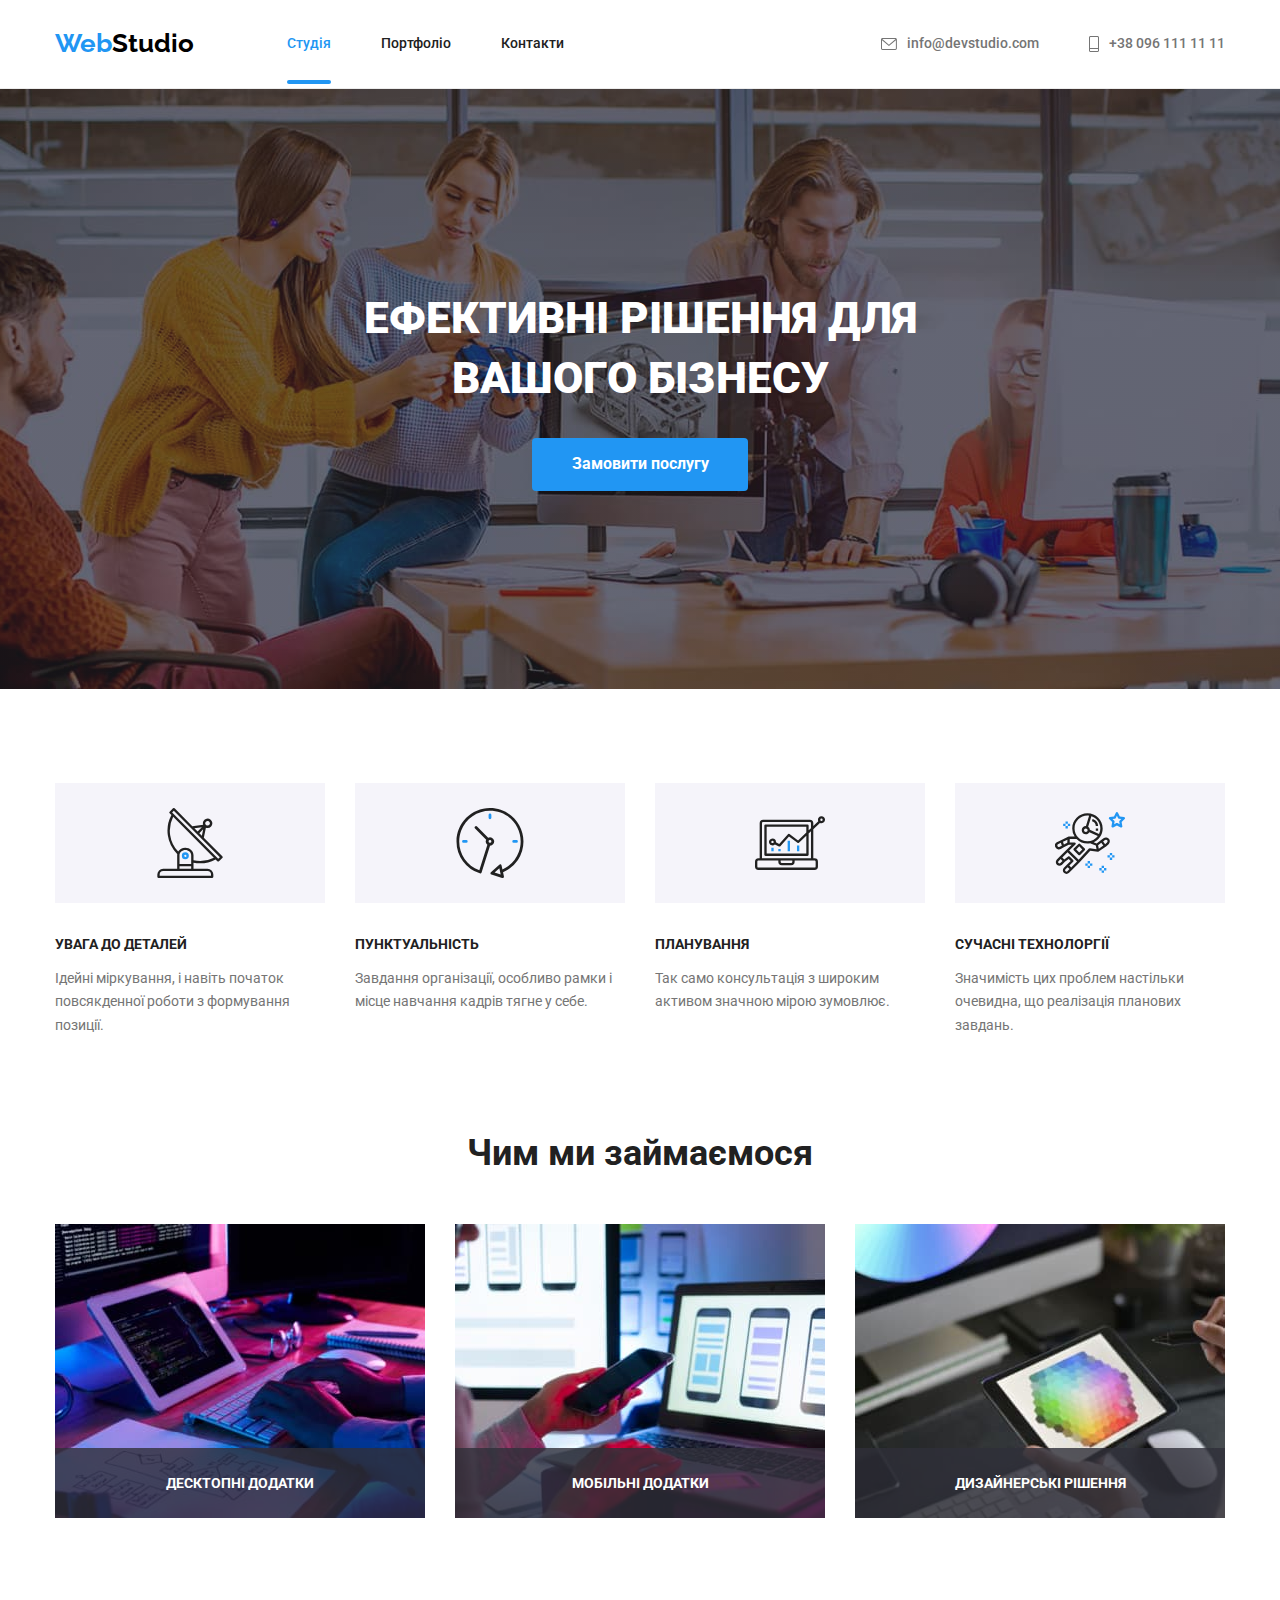
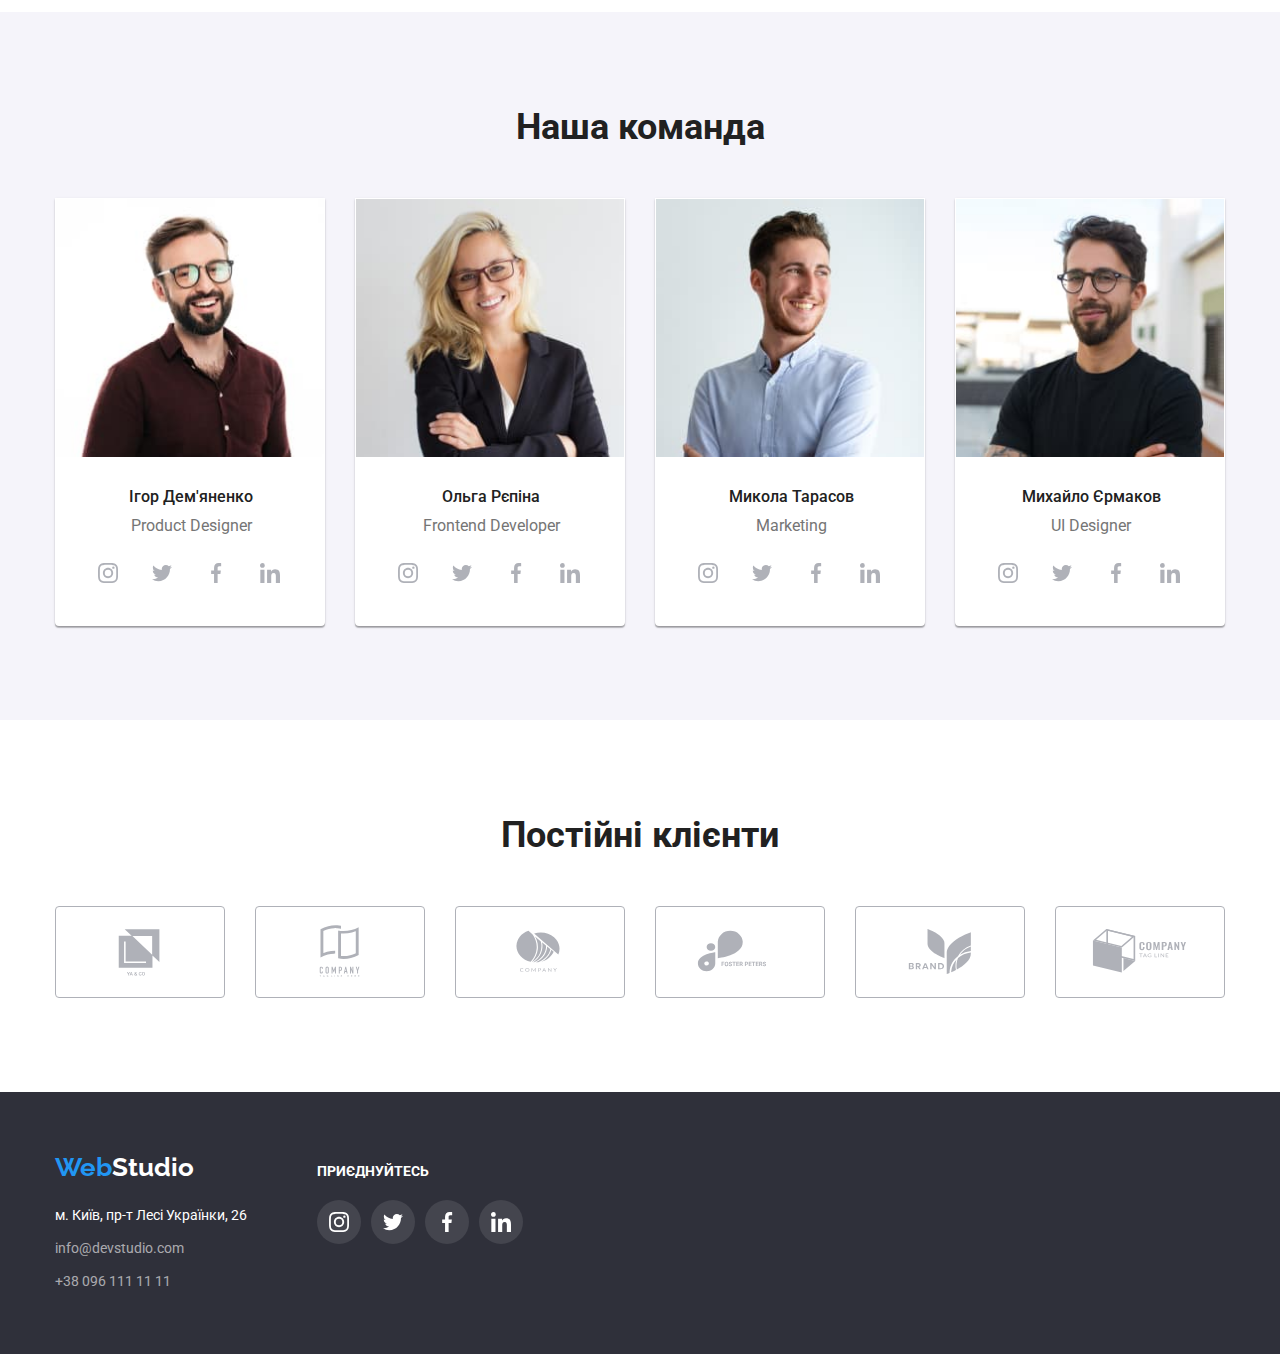
==== index.html @ db2f5e1a "Секція Чим ми займаємось" ====
<!DOCTYPE html>
<html lang="uk">
  <head>
    <meta charset="UTF-8" />
    <meta http-equiv="X-UA-Compatible" content="IE=edge" />
    <meta name="viewport" content="width=device-width, initial-scale=1.0" />
    <link
      href="https://fonts.googleapis.com/css2?family=Raleway:wght@700&family=Roboto:wght@400;500;700;900&display=swap"
      rel="stylesheet"
    />
    <title>Document</title>
    <link
      rel="stylesheet"
      href="https://cdnjs.cloudflare.com/ajax/libs/modern-normalize/1.1.0/modern-normalize.min.css"
    />
    <link rel="stylesheet" href="./css/styles.css" />
  </head>

  <body class="body">
    <header class="header">
      <div class="container heder-box">
        <nav class="nav-links">
          <a href="./index.html" class="logo header-logo" lang="en"
            >Web<span class="header-studio">Studio</span></a
          >
          <ul class="nav list">
            <li class="nav-item">
              <a href="./index.html" class="nav-link link current">Студія</a>
            </li>
            <li class="nav-item">
              <a href="./portfolio.html" class="nav-link link">Портфоліо</a>
            </li>
            <li class="nav-item last">
              <a href="#" class="nav-link link">Контакти</a>
            </li>
          </ul>
        </nav>
        <ul class="auth-nav list">
          <li class="auth-item">
            <a href="mailto:info@devstudio.com" class="header-emeil link"
              ><svg class="icon-emeil" width="16" height="12">
                <use href="./images/icons.svg#icon-konvert"></use></svg
              >info@devstudio.com</a
            >
          </li>
          <li class="auth-item-last">
            <a href="tel:+380961111111" class="header-tel link"
              ><svg class="icon-tel" width="10" height="16">
                <use href="./images/icons.svg#icon-Vector"></use></svg
              >+38 096 111 11 11</a
            >
          </li>
        </ul>
      </div>
    </header>

    <main class="main">
      <section class="hero section">
        <div class="container">
          <h1 class="hero-title">Ефективні рішення для вашого бізнесу</h1>
          <button type="button" class="button">Замовити послугу</button>
        </div>
      </section>

      <section class="features section">
        <div class="container">
          <h2 class="title visually-hidden">Наші переваги</h2>
          <ul class="features-list list">
            <li class="features-item">
              <div class="features-cards">
                <svg class="icon-cards" width="70px" height="70px">
                  <use href="./images/icons.svg#icon-antenna1"></use>
                </svg>
              </div>
              <h3 class="list-title">Увага до деталей</h3>
              <p class="text">
                Ідейні міркування, і навіть початок повсякденної роботи з
                формування позиції.
              </p>
            </li>
            <li class="features-item">
              <div class="features-cards">
                <svg class="icon-cards" width="70px" height="70px">
                  <use href="./images/icons.svg#icon-clock1"></use>
                </svg>
              </div>
              <h3 class="list-title">Пунктуальність</h3>
              <p class="text">
                Завдання організації, особливо рамки і місце навчання кадрів
                тягне у себе.
              </p>
            </li>
            <li class="features-item">
              <div class="features-cards">
                <svg class="icon-cards" width="70px" height="70px">
                  <use href="./images/icons.svg#icon-diagram1"></use>
                </svg>
              </div>
              <h3 class="list-title">Планування</h3>
              <p class="text">
                Так само консультація з широким активом значною мірою зумовлює.
              </p>
            </li>
            <li class="features-item last">
              <div class="features-cards">
                <svg class="icon-cards" width="70px" height="70px">
                  <use href="./images/icons.svg#icon-astronaut1"></use>
                </svg>
              </div>
              <h3 class="list-title">Сучасні технолоргії</h3>
              <p class="text">
                Значимість цих проблем настільки очевидна, що реалізація
                планових завдань.
              </p>
            </li>
          </ul>
        </div>
      </section>

      <section class="works section">
        <div class="container">
          <h2 class="title">Чим ми займаємося</h2>
          <ul class="works-list list">
            <li class="works-item">
              <div class="works-img">
                <img
                  class="img"
                  src="./images/1img.jpg"
                  alt="Написання програмного коду"
                  width="370"
                  height="294"
                />
                <div class="work-bg">
                  <p class="work-text">Десктопні додатки</p>
                </div>
              </div>
            </li>
            <li class="works-item">
              <div class="works-img">
              <img
                class="img"
                src="./images/2img.jpg"
                alt="Розмітка веб-сторінки"
                width="370"
                height="294"
              />
              <div class="work-bg">
                <p class="work-text">Мобільні додатки</p>
              </div>
            </div>
            </li>
            <li class="works-item last">
              <div class="works-img">
              <img
                class="img"
                src="./images/3img.jpg"
                alt="Оформлення сторінки з використанням стилів"
                width="370"
                height="294"
              />
              <div class="work-bg">
                <p class="work-text">Дизайнерські рішення</p>
              </div>
            </div>
            </li>
          </ul>
        </div>
      </section>

      <section class="teame section">
        <div class="container">
          <h2 class="title">Наша команда</h2>
          <ul class="teame-list">
            <li class="teame-item">
              <img
                class="img"
                src="./images/1photo.jpg"
                alt="Фото Ігора Дем'яненка"
                width="270"
                height="260"
              />
              <div class="team-container">
                <h3 class="name">Ігор Дем'яненко</h3>
                <p class="profession">Product Designer</p>
                <ul class="icon-list">
                  <li class="icon-item">
                    <a href="#" class="icon-link">
                      <svg class="icon-net" width="20px" height="20px">
                        <use href="./images/icons.svg#icon-instagram2"></use>
                      </svg>
                    </a>
                  </li>
                  <li class="icon-item">
                    <a href="#" class="icon-link">
                      <svg class="icon-net" width="20px" height="20px">
                        <use href="./images/icons.svg#icon-twitter1"></use>
                      </svg>
                    </a>
                  </li>
                  <li class="icon-item">
                    <a href="#" class="icon-link">
                      <svg class="icon-net" width="20px" height="20px">
                        <use href="./images/icons.svg#icon-facebook1"></use>
                      </svg>
                    </a>
                  </li>
                  <li class="icon-item">
                    <a href="#" class="icon-link">
                      <svg class="icon-net" width="20px" height="20px">
                        <use href="./images/icons.svg#icon-linkedin1"></use>
                      </svg>
                    </a>
                  </li>
                </ul>
              </div>
            </li>
            <li class="teame-item">
              <img
                class="img"
                src="./images/2photo.jpg"
                alt="Фото Ольги Рєпіної"
                width="270"
                height="260"
              />
              <div class="team-container">
                <h3 class="name">Ольга Рєпіна</h3>
                <p class="profession">Frontend Developer</p>
                <ul class="icon-list">
                  <li class="icon-item">
                    <a href="#" class="icon-link">
                      <svg class="icon-net" width="20px" height="20px">
                        <use href="./images/icons.svg#icon-instagram2"></use>
                      </svg>
                    </a>
                  </li>
                  <li class="icon-item">
                    <a href="#" class="icon-link">
                      <svg class="icon-net" width="20px" height="20px">
                        <use href="./images/icons.svg#icon-twitter1"></use>
                      </svg>
                    </a>
                  </li>
                  <li class="icon-item">
                    <a href="#" class="icon-link">
                      <svg class="icon-net" width="20px" height="20px">
                        <use href="./images/icons.svg#icon-facebook1"></use>
                      </svg>
                    </a>
                  </li>
                  <li class="icon-item">
                    <a href="#" class="icon-link">
                      <svg class="icon-net" width="20px" height="20px">
                        <use href="./images/icons.svg#icon-linkedin1"></use>
                      </svg>
                    </a>
                  </li>
                </ul>
              </div>
            </li>
            <li class="teame-item">
              <img
                class="img"
                src="./images/3photo.jpg"
                alt="Фото Миколи Тарасова"
                width="270"
                height="260"
              />
              <div class="team-container">
                <h3 class="name">Микола Тарасов</h3>
                <p class="profession">Marketing</p>
                <ul class="icon-list">
                  <li class="icon-item">
                    <a href="#" class="icon-link">
                      <svg class="icon-net" width="20px" height="20px">
                        <use href="./images/icons.svg#icon-instagram2"></use>
                      </svg>
                    </a>
                  </li>
                  <li class="icon-item">
                    <a href="#" class="icon-link">
                      <svg class="icon-net" width="20px" height="20px">
                        <use href="./images/icons.svg#icon-twitter1"></use>
                      </svg>
                    </a>
                  </li>
                  <li class="icon-item">
                    <a href="#" class="icon-link">
                      <svg class="icon-net" width="20px" height="20px">
                        <use href="./images/icons.svg#icon-facebook1"></use>
                      </svg>
                    </a>
                  </li>
                  <li class="icon-item">
                    <a href="#" class="icon-link">
                      <svg class="icon-net" width="20px" height="20px">
                        <use href="./images/icons.svg#icon-linkedin1"></use>
                      </svg>
                    </a>
                  </li>
                </ul>
              </div>
            </li>
            <li class="teame-item last">
              <img
                class="img"
                src="./images/4photo.jpg"
                alt="Фото Михайла Єрмакова"
                width="270"
                height="260"
              />
              <div class="team-container">
                <h3 class="name">Михайло Єрмаков</h3>
                <p class="profession">UI Designer</p>
                <ul class="icon-list">
                  <li class="icon-item">
                    <a href="#" class="icon-link">
                      <svg class="icon-net" width="20px" height="20px">
                        <use href="./images/icons.svg#icon-instagram2"></use>
                      </svg>
                    </a>
                  </li>
                  <li class="icon-item">
                    <a href="#" class="icon-link">
                      <svg class="icon-net" width="20px" height="20px">
                        <use href="./images/icons.svg#icon-twitter1"></use>
                      </svg>
                    </a>
                  </li>
                  <li class="icon-item">
                    <a href="#" class="icon-link">
                      <svg class="icon-net" width="20px" height="20px">
                        <use href="./images/icons.svg#icon-facebook1"></use>
                      </svg>
                    </a>
                  </li>
                  <li class="icon-item">
                    <a href="#" class="icon-link">
                      <svg class="icon-net" width="20px" height="20px">
                        <use href="./images/icons.svg#icon-linkedin1"></use>
                      </svg>
                    </a>
                  </li>
                </ul>
              </div>
            </li>
          </ul>
        </div>
      </section>

      <section class="clients section">
        <div class="container">
          <h2 class="title">Постійні клієнти</h2>
          <ul class="client-logo">
            <li class="client-item">
              <a href="#" class="client-link">
                <svg class="icon-client" width="106px" height="60px">
                  <use href="./images/icons.svg#icon-Logo1"></use>
                </svg>
              </a>
            </li>
            <li class="client-item">
              <a href="#" class="client-link">
                <svg class="icon-client" width="106px" height="60px">
                  <use href="./images/icons.svg#icon-Logo2"></use>
                </svg>
              </a>
            </li>
            <li class="client-item">
              <a href="#" class="client-link">
                <svg class="icon-client" width="106px" height="60px">
                  <use href="./images/icons.svg#icon-Logo3"></use>
                </svg>
              </a>
            </li>
            <li class="client-item">
              <a href="#" class="client-link">
                <svg class="icon-client" width="106px" height="60px">
                  <use href="./images/icons.svg#icon-Logo4"></use>
                </svg>
              </a>
            </li>
            <li class="client-item">
              <a href="#" class="client-link">
                <svg class="icon-client" width="106px" height="60px">
                  <use href="./images/icons.svg#icon-Logo5"></use>
                </svg>
              </a>
            </li>
            <li class="client-item">
              <a href="#" class="client-link">
                <svg class="icon-client" width="106px" height="60px">
                  <use href="./images/icons.svg#icon-Logo6"></use>
                </svg>
              </a>
            </li>
          </ul>
        </div>
      </section>
    </main>

    <footer class="footer">
      <div class="container footer-flex">
        <div class="footer-contacts">
          <a href="./index.html" class="logo link" lang="en"
            >Web<span class="footer-studio">Studio</span></a
          >
          <address class="footer-address">
            <ul class="footer-list">
              <li class="address-item">
                <a
                  href="https://goo.gl/maps/CPtrU1FHBa2aNyZL9"
                  target="_blank"
                  rel="noopener noreferrer nofollow"
                  class="address-link"
                  >м. Київ, пр-т Лесі Українки, 26</a
                >
              </li>
              <li class="address-item">
                <a
                  href="mailto:info@devstudio.com"
                  class="footer-emeil footer-link"
                  >info@devstudio.com</a
                >
              </li>
              <li class="address-item">
                <a href="tel:+380961111111" class="footer-tel footer-link"
                  >+38 096 111 11 11</a
                >
              </li>
            </ul>
          </address>
        </div>
        <div class="net">
          <p class="net-title">Приєднуйтесь</p>
          <ul class="net-list">
            <li class="net-item">
              <a href="#" class="net-link">
                <svg class="icon-net" width="20px" height="20px">
                  <use href="./images/icons.svg#icon-instagram2"></use>
                </svg>
              </a>
            </li>
            <li class="net-item">
              <a href="#" class="net-link">
                <svg class="icon-net" width="20px" height="20px">
                  <use href="./images/icons.svg#icon-twitter1"></use>
                </svg>
              </a>
            </li>
            <li class="net-item">
              <a href="#" class="net-link">
                <svg class="icon-net" width="20px" height="20px">
                  <use href="./images/icons.svg#icon-facebook1"></use>
                </svg>
              </a>
            </li>
            <li class="net-item">
              <a href="#" class="net-link">
                <svg class="icon-net" width="20px" height="20px">
                  <use href="./images/icons.svg#icon-linkedin1"></use>
                </svg>
              </a>
            </li>
          </ul>
        </div>
      </div>
    </footer>
  </body>
</html>
---- css/styles.css ----
:root {
  --primary-text-color: #757575;
  --title-text-color: #212121;
  --secondary-text-color: #000000;
  --accent-color: #2196f3;
  --primary-background-color: #ffffff;
  --secondary-background-color: #2f303a;
  --section-background-color: #f5f4fa;
  --button-background-color: #188ce8;
  --footer-text-color: rgba(255, 255, 255, 0.6);
  --border-bottom: #ececec;
  --border-color: #eeeeee;
  --section-bc-cl: #f5f5f5;
  --net-background-color: rgba(255, 255, 255, 0.1);
  --inner-border: #afb1b8;
  --net-color: #afb1b8;
  --background-color-overlay: rgba(33, 150, 243, 0.9);
  --background-color-works: rgba(47, 48, 58, 0.8);
}

body {
  color: var(--primary-text-color);
  background-color: var(--primary-background-color);

  font-family: "Roboto", sans-serif;
  font-size: 14px;
  line-height: 1.7;
}

/*container*/
.container {
  width: 1200px;
  align-items: center;
  padding-left: 15px;
  padding-right: 15px;
  margin-left: auto;
  margin-right: auto;
}

.section {
  margin: 0;
  padding-top: 94px;
  padding-bottom: 94px;
}

h1,
h2,
h3,
p,
ul {
  margin: 0px;
  padding: 0px;
}

/*header*/
.header {
  background-color: var(--primary-background-color);
  border-bottom: 1px solid var(--border-bottom);
}

.heder-box {
  display: flex;
  justify-content: space-between;
  align-items: center;
  margin: auto;
}

/*logo*/
.logo {
  color: var(--accent-color);
  text-decoration: none;

  font-family: "Raleway", sans-serif;
  font-weight: 700;
  font-size: 26px;
  line-height: 1.19;
}

.header-logo {
  margin-right: 93px;
}

.header-studio {
  color: var(--secondary-text-color);
}

/*nav list*/
.nav {
  display: flex;
  margin-left: 0;
}

.list {
  list-style: none;
  padding: 0;
  margin: 0;
}

.nav-item {
  margin-right: 50px;
}

.nav-links {
  color: var(--title-text-color);
  font-weight: 500;
  line-height: 1.14;

  display: flex;
  justify-content: space-between;
  align-items: center;
}

.nav-link {
  position: relative;

  display: flex;
  padding: 32px 0;
  color: var(--title-text-color);
  text-decoration: none;
}
.current::after {
  content: "";

  position: absolute;

  display: block;
  width: 100%;
  height: 4px;
  bottom: 0;
  left: 0;
  background-color: var(--accent-color);
  border-radius: 2px;
}

.link {
  color: var(--title-text-color);
  text-decoration: none;

  transition: color 250ms cubic-bezier(0.4, 0, 0.2, 1);
}

.link:hover {
  color: var(--accent-color);
}

.link:focus {
  color: var(--accent-color);
}

.link:active {
  color: var(--accent-color);
}

.link.current {
  color: var(--accent-color);
}

.auth-nav {
  display: flex;
  margin-left: auto;
}

.auth-item {
  margin-right: 50px;
}

.auth-item-last {
  margin-right: 0;
}

.header-emeil,
.header-tel {
  display: flex;
  align-items: center;
  color: var(--primary-text-color);
  font-weight: 500;
  padding: 32px 0;
}

.icon-emeil,
.icon-tel {
  margin-right: 10px;
  fill: currentColor;
}

/* hero */

.hero {
  max-width: 1600px;
  height: 600px;
  margin: 0 auto;
  background-color: var(--secondary-background-color);
  padding-top: 200px;
  padding-bottom: 200px;
  text-align: center;

  background-image: linear-gradient(
      to right,
      rgba(47, 48, 58, 0.4),
      rgba(47, 48, 58, 0.4)
    ),
    url("../images/hero.jpg");
  background-size: auto;
  background-position: center;
  background-repeat: no-repeat;
}

.hero-title {
  color: var(--primary-background-color);

  font-weight: 900;
  font-size: 44px;
  line-height: 1.36;

  text-transform: uppercase;

  padding: 0;
  margin: 0 auto 30px auto;
  width: 700px;
}

/* button */
.button {
  display: inline-block;
  border: 1px solid transparent;
  border-radius: 4px;
  padding: 10px 32px;
  min-width: 216px;

  background-color: var(--accent-color);
  color: var(--primary-background-color);

  font-weight: 700;
  font-size: 16px;
  line-height: 1.88;
  text-align: center;

  transition: background-color 250ms cubic-bezier(0.4, 0, 0.2, 1);
}

.button {
  cursor: pointer;
}

.button:hover {
  background-color: var(--button-background-color);
}

.button:focus {
  background-color: var(--button-background-color);
}

.button:active {
  background-color: var(--button-background-color);
}

/*features*/
.features-list {
  display: flex;
}
.features-cards {
  width: 270px;
  height: 120px;
  display: flex;
  justify-content: center;
  align-items: center;
  background-color: var(--section-background-color);
  margin-bottom: 30px;
}

.features-list .features-item {
  min-width: 270px;
}

.features-item {
  margin-top: 0;
  margin-bottom: 0;
  margin-right: 30px;
}

.feature.list-title {
  color: var(--title-text-color);

  font-weight: 700;
  font-size: 14px;
  line-height: 1.14;
}

.list-title {
  color: var(--title-text-color);

  text-transform: uppercase;
  margin-bottom: 10px;
  font-size: 14px;
}

/*works*/
.works {
  padding-top: 0;
}

.works-list {
  display: flex;
}

.img {
  display: block;
  max-width: 100%;
  height: auto;
}

.works-item {
  margin-top: 0;
  margin-bottom: 0;
  margin-right: 30px;
}

.works-img {
  position: relative;
  content: "";
}
.work-bg {
  position: absolute;
  display: flex;
  justify-content: center;
  bottom: 0;
  width: 100%;
  height: 70px;
  background-color: var(--background-color-works);
}

.work-text {
  color: var(--primary-background-color);
  text-transform: uppercase;
  font-family: "Roboto", sans-serif;
  font-weight: 700;
  font-size: 14px;
  line-height: calc(16.41 / 14);
  padding: 27px 0;
  margin: 0;
}

/*teame*/
.teame {
  background-color: var(--section-background-color);
}

.teame-list {
  display: flex;
}

.teame-item {
  background-color: var(--primary-background-color);
  width: 270px;
  list-style: none;
  margin-top: 0;
  margin-bottom: 0;
  margin-right: 30px;

  box-shadow: 0px 1px 3px rgba(0, 0, 0, 0.12), 0px 1px 1px rgba(0, 0, 0, 0.14),
    0px 2px 1px rgba(0, 0, 0, 0.2);
  border-radius: 0px 0px 4px 4px;
  border: 1px solid transparent;
}

.last {
  margin-right: 0;
}

.name {
  color: var(--title-text-color);

  font-weight: 500;
  font-size: 16px;
  line-height: 1.19;

  margin-top: 0;
  margin-bottom: 10px;
}

.profession {
  font-size: 16px;
  line-height: 1.19;

  margin-bottom: 0;
}

.team-container {
  width: 270px;
  text-align: center;
  padding: 30px;
}

.icon-list {
  display: flex;
  gap: 10px;
  margin-top: 16px;
}

.icon-item {
  list-style: none;
}

.icon-link {
  width: 44px;
  height: 44px;
  display: flex;
  justify-content: center;
  align-items: center;
  border-radius: 50%;
  background-color: var(--primary-background-color);
  color: var(--net-color);

  transition: background-color 250ms cubic-bezier(0.4, 0, 0.2, 1);
}

.icon-net {
  fill: currentColor;
}

.icon-link:hover,
.icon-link:focus {
  color: var(--primary-background-color);
  background-color: var(--accent-color);
}

/*title h2*/
.title {
  color: var(--title-text-color);

  font-weight: 700;
  font-size: 36px;
  line-height: 1.17;
  text-align: center;
  margin-bottom: 50px;
}

/*clients*/
.clients {
  background-color: var(--primary-background-color);
}

.client-logo {
  display: flex;
  gap: 30px;
  justify-content: center;
}

.client-item {
  list-style: none;
  width: 170px;
  height: 92px;
}

.client-link {
  color: var(--net-color);
  display: flex;
  width: 100%;
  height: 100%;
  justify-content: center;
  align-items: center;
  border-radius: 4px;
  border: 1px solid var(--inner-border);

  transition: color 250ms cubic-bezier(0.4, 0, 0.2, 1);
}

.icon-client {
  fill: currentColor;
}

.client-link:hover,
.client-link:focus {
  color: var(--accent-color);
  border: 1px solid var(--accent-color);
}

/*Приховані заголовки*/
.visually-hidden {
  position: absolute;
  white-space: nowrap;
  width: 1px;
  height: 1px;
  overflow: hidden;
  border: 0;
  padding: 0;
  clip: rect(0 0 0 0);
  clip-path: inset(50%);
  margin: -1px;
}

/*net*/
.net-title {
  color: var(--primary-background-color);
  text-transform: uppercase;
  font-family: "Roboto", sans-serif;
  font-weight: 700;
  font-size: 14px;
  line-height: calc(16.41 / 14);
}

.net-list {
  display: flex;
  gap: 10px;
  margin-top: 20px;
}

.net-item {
  list-style: none;
}

.net-link {
  width: 44px;
  height: 44px;
  display: flex;
  justify-content: center;
  align-items: center;
  border-radius: 50%;
  background-color: var(--net-background-color);
  color: var(--primary-background-color);

  transition: background-color 250ms cubic-bezier(0.4, 0, 0.2, 1);
}

.net-link:hover,
.net-link:focus {
  background-color: var(--accent-color);
}

/*footer*/
.footer {
  background-color: var(--secondary-background-color);
  padding-top: 60px;
  padding-bottom: 60px;
}

.footer-flex {
  display: flex;
  gap: 70px;
  align-items: baseline;
}

.lists {
  margin-top: 60px;
  margin-bottom: 60px;
}

.logo {
  color: var(--accent-color);
  text-decoration: none;
}

.footer-studio {
  color: var(--primary-background-color);
}

.footer-list {
  list-style: none;
}

.address-link {
  color: var(--primary-background-color);
  font-family: "Roboto", sans-serif;
  font-style: normal;
  font-weight: 400;
  font-size: 14px;
  line-height: 1.7;
  text-decoration: none;
}

.footer-link {
  color: var(--footer-text-color);
  font-style: normal;
  text-decoration: none;

  transition: color 250ms cubic-bezier(0.4, 0, 0.2, 1);
}
.footer-emeil:hover,
.footer-tel:hover {
  color: var(--footer-text-color);
}

.footer-emeil:hover,
.footer-tel:hover {
  color: var(--accent-color);
}

.footer-emeil:focus,
.footer-tel:focus {
  color: var(--accent-color);
}

.address-item:not(:first-child) {
  margin-top: 9px;
}

.footer-address {
  margin-top: 20px;
}

/*portfolio.html*/
.portfolio {
  margin: 0;
}

.filter {
  display: flex;
  gap: 8px;
  justify-content: center;
  margin-bottom: 50px;
}

/*button portfolio*/
.filter-button {
  display: inline;
  border: 1px solid transparent;
  border-radius: 4px;
  padding: 6px 22px;
  min-width: 73px;

  background-color: var(--section-background-color);
  color: var(--title-text-color);

  font-family: inherit;
  font-weight: 500;
  font-size: 16px;
  line-height: 1.6;

  transition: background-color 250ms cubic-bezier(0.4, 0, 0.2, 1);
}

.filter-button {
  cursor: pointer;
}

.filter-button:hover {
  background-color: var(--accent-color);
  color: var(--primary-background-color);

  box-shadow: 0px 2px rgba(0, 0, 0, 0.12), 0px 1px rgba(0, 0, 0, 0.08),
    0px 3px rgba(0, 0, 0, 0.1);
}

.filter-button:focus {
  background-color: var(--accent-color);
  color: var(--primary-background-color);

  box-shadow: 0px 2px rgba(0, 0, 0, 0.12), 0px 1px rgba(0, 0, 0, 0.08),
    0px 3px rgba(0, 0, 0, 0.1);
}
.filter-button:active {
  background-color: var(--accent-color);
  color: var(--primary-background-color);
}

.current.button {
  font-family: inherit;
  font-weight: 500;
  font-size: 16px;
  line-height: 1.6;
}

.portfolio-links {
  list-style: none;

  display: flex;
  flex-wrap: wrap;
  margin-right: -30px;
  margin-bottom: -30px;
}

/*.portfolio.link {

 }

 .portfolio.link:hover {
    
}

 .portfolio.link:focus {
    
}

.portfolio.link:active {
    
}*/

.filter-item {
  margin: 0;
}

.portfolio-list {
  margin-right: 30px;
  margin-bottom: 30px;
}

.portfolio-link {
  display: block;
  color: var(--title-text-color);
  text-decoration: none;

  transition: color 250ms cubic-bezier(0.4, 0, 0.2, 1);
}

.portfolio-link:hover,
.portfolio-link:focus {
  box-shadow: 0px 1px 1px rgba(0, 0, 0, 0.12), 0px 4px 4px rgba(0, 0, 0, 0.06),
    1px 4px 6px rgba(0, 0, 0, 0.16);
}

.portfolio-title {
}

.portfolio-overlay {
  position: relative;
  width: 370px;
  height: 294px;
  overflow: hidden;
}

.overlay-card {
  position: absolute;
  display: inline-block;
  top: 0;
  left: 0;
  width: 100%;
  height: 100%;
  background-color: var(--background-color-overlay);
  transform: translateY(100%);

  transition: transform 250ms cubic-bezier(0.4, 0, 0.2, 1);
}

.text-overlay {
  font-weight: 400;
  font-size: 18px;
  line-height: calc(28 / 18);
  color: var(--primary-background-color);
  padding: 63px 24px;
  margin: 0;
}

.portfolio-overlay:hover .overlay-card:hover {
  transform: translateY(0);
}
.portfolio-overlay:focus .overlay-card:focus {
  transform: translateY(0);
}

.project {
  width: 370px;
  padding: 20px 24px;
  border: 1px solid var(--border-color);
  border-top: none;
}

.project-title {
  font-weight: 700;
  font-size: 18px;
  line-height: 2;
  margin-bottom: 4px;
}

.project-text {
  color: var(--primary-text-color);
  font-size: 16px;
  line-height: 1.89;
}
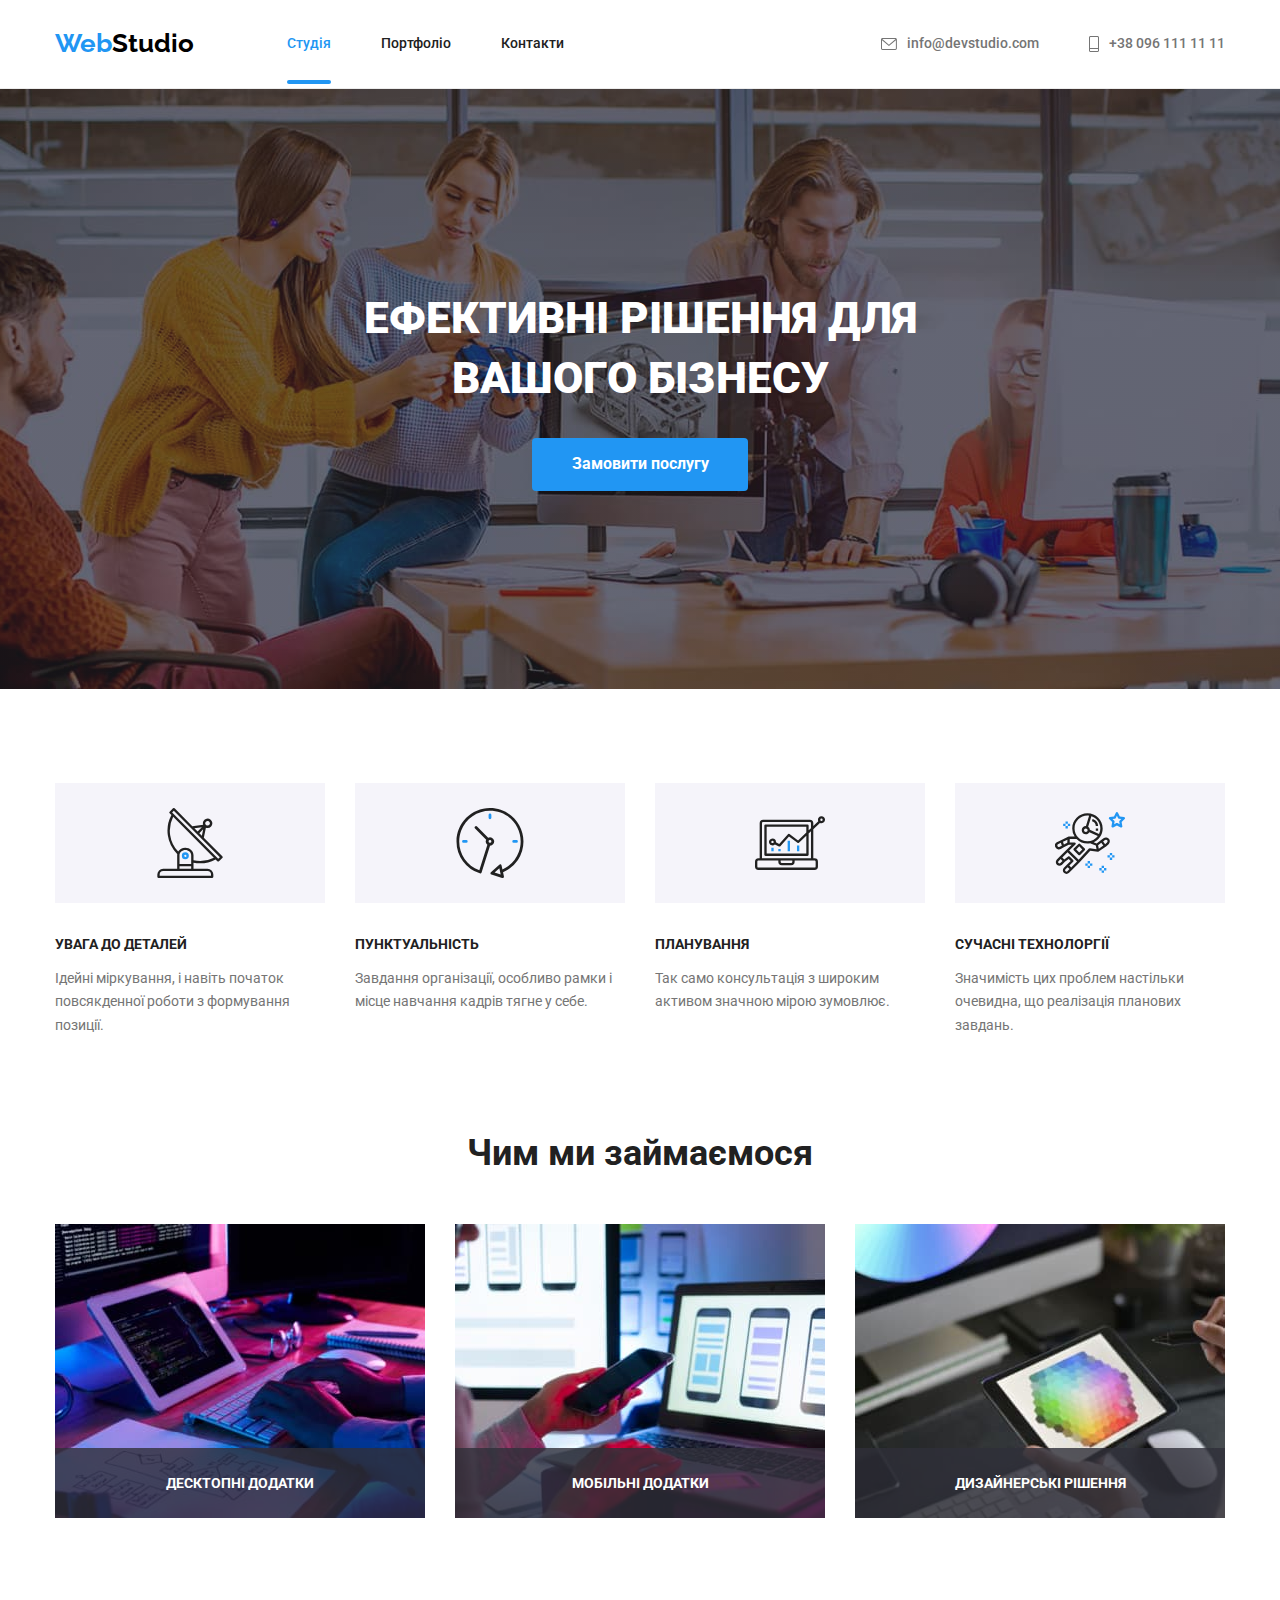
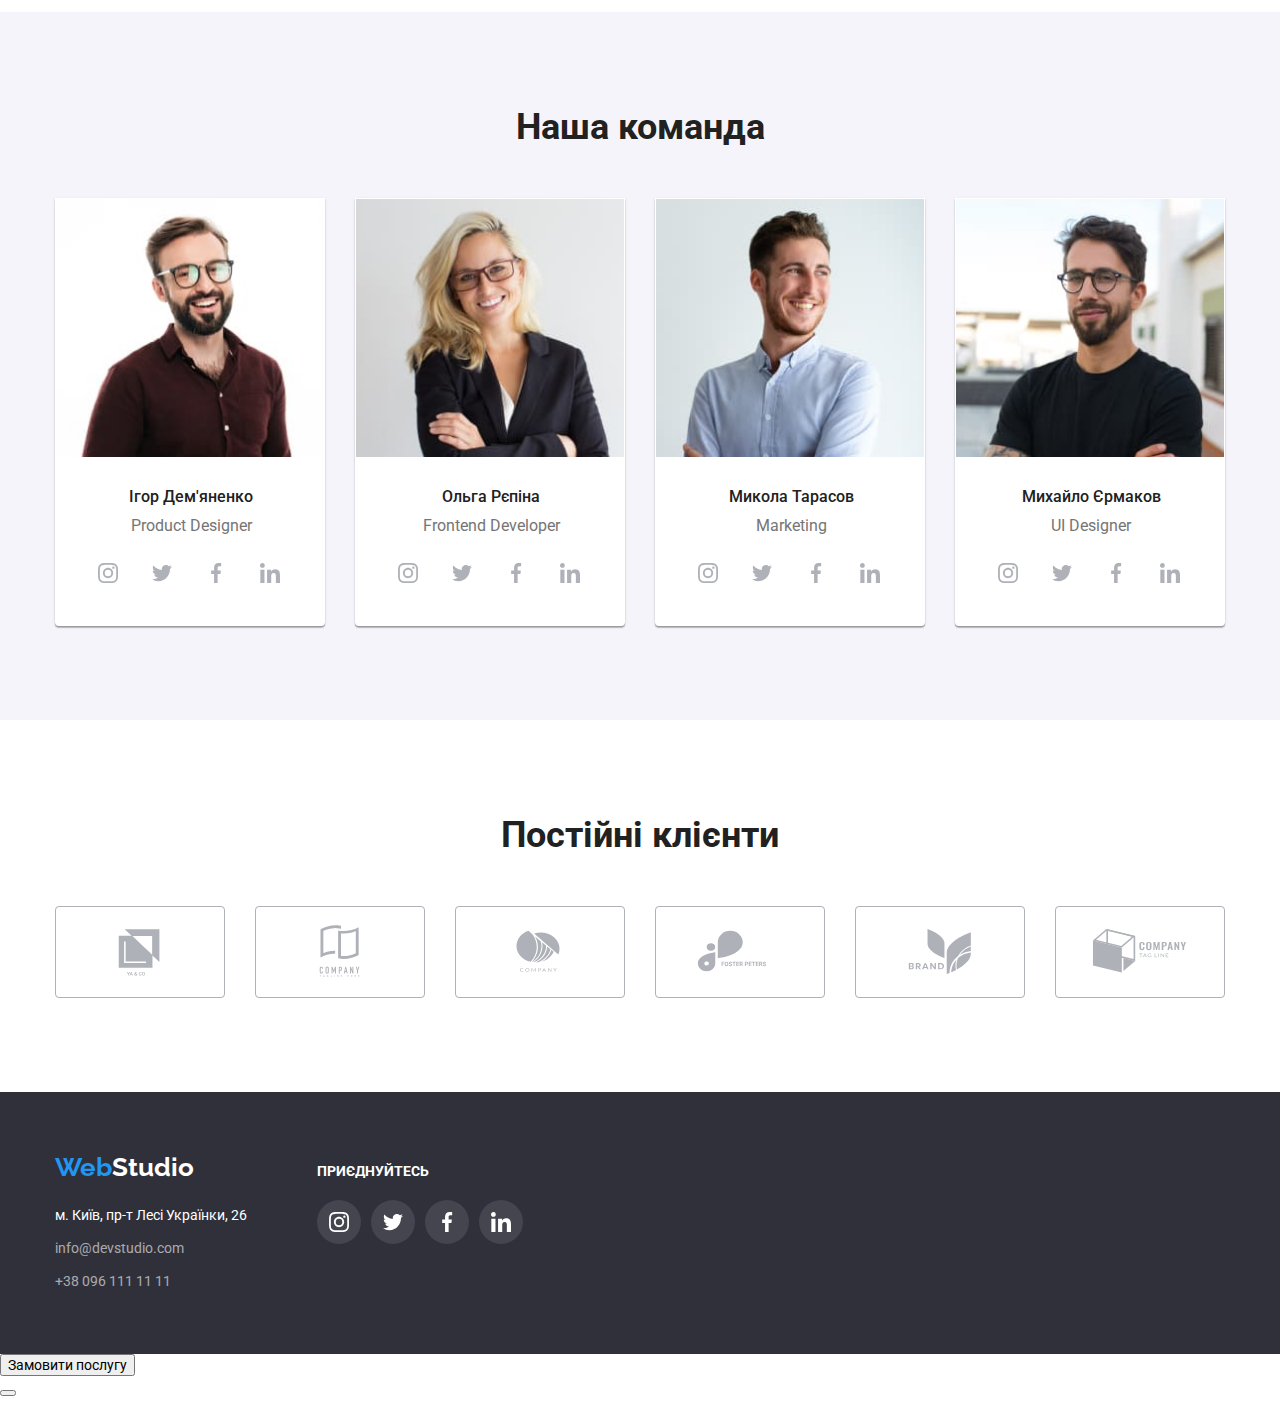
==== commit 3f6f42ed: "add js" ====
--- a/index.html
+++ b/index.html
@@ -137,31 +137,31 @@
             </li>
             <li class="works-item">
               <div class="works-img">
-              <img
-                class="img"
-                src="./images/2img.jpg"
-                alt="Розмітка веб-сторінки"
-                width="370"
-                height="294"
-              />
-              <div class="work-bg">
-                <p class="work-text">Мобільні додатки</p>
-              </div>
-            </div>
+                <img
+                  class="img"
+                  src="./images/2img.jpg"
+                  alt="Розмітка веб-сторінки"
+                  width="370"
+                  height="294"
+                />
+                <div class="work-bg">
+                  <p class="work-text">Мобільні додатки</p>
+                </div>
+              </div>
             </li>
             <li class="works-item last">
               <div class="works-img">
-              <img
-                class="img"
-                src="./images/3img.jpg"
-                alt="Оформлення сторінки з використанням стилів"
-                width="370"
-                height="294"
-              />
-              <div class="work-bg">
-                <p class="work-text">Дизайнерські рішення</p>
-              </div>
-            </div>
+                <img
+                  class="img"
+                  src="./images/3img.jpg"
+                  alt="Оформлення сторінки з використанням стилів"
+                  width="370"
+                  height="294"
+                />
+                <div class="work-bg">
+                  <p class="work-text">Дизайнерські рішення</p>
+                </div>
+              </div>
             </li>
           </ul>
         </div>
@@ -465,5 +465,17 @@
         </div>
       </div>
     </footer>
+
+    <button class="data-modal-open">Замовити послугу</button>
+
+    <div class="backdrop is-hidden data-modal">
+      <div class="modal">
+        <p></p>
+        <button class="data-modal-close"></button>
+      </div>
+    </div>
+    <body>
+      <script src="./js/modal.js"></script>
+    </body>
   </body>
 </html>
--- a/css/styles.css
+++ b/css/styles.css
@@ -716,7 +716,7 @@
   width: 370px;
   height: 294px;
   overflow: hidden;
-}
+  }
 
 .overlay-card {
   position: absolute;
@@ -743,9 +743,6 @@
 .portfolio-overlay:hover .overlay-card:hover {
   transform: translateY(0);
 }
-.portfolio-overlay:focus .overlay-card:focus {
-  transform: translateY(0);
-}
 
 .project {
   width: 370px;
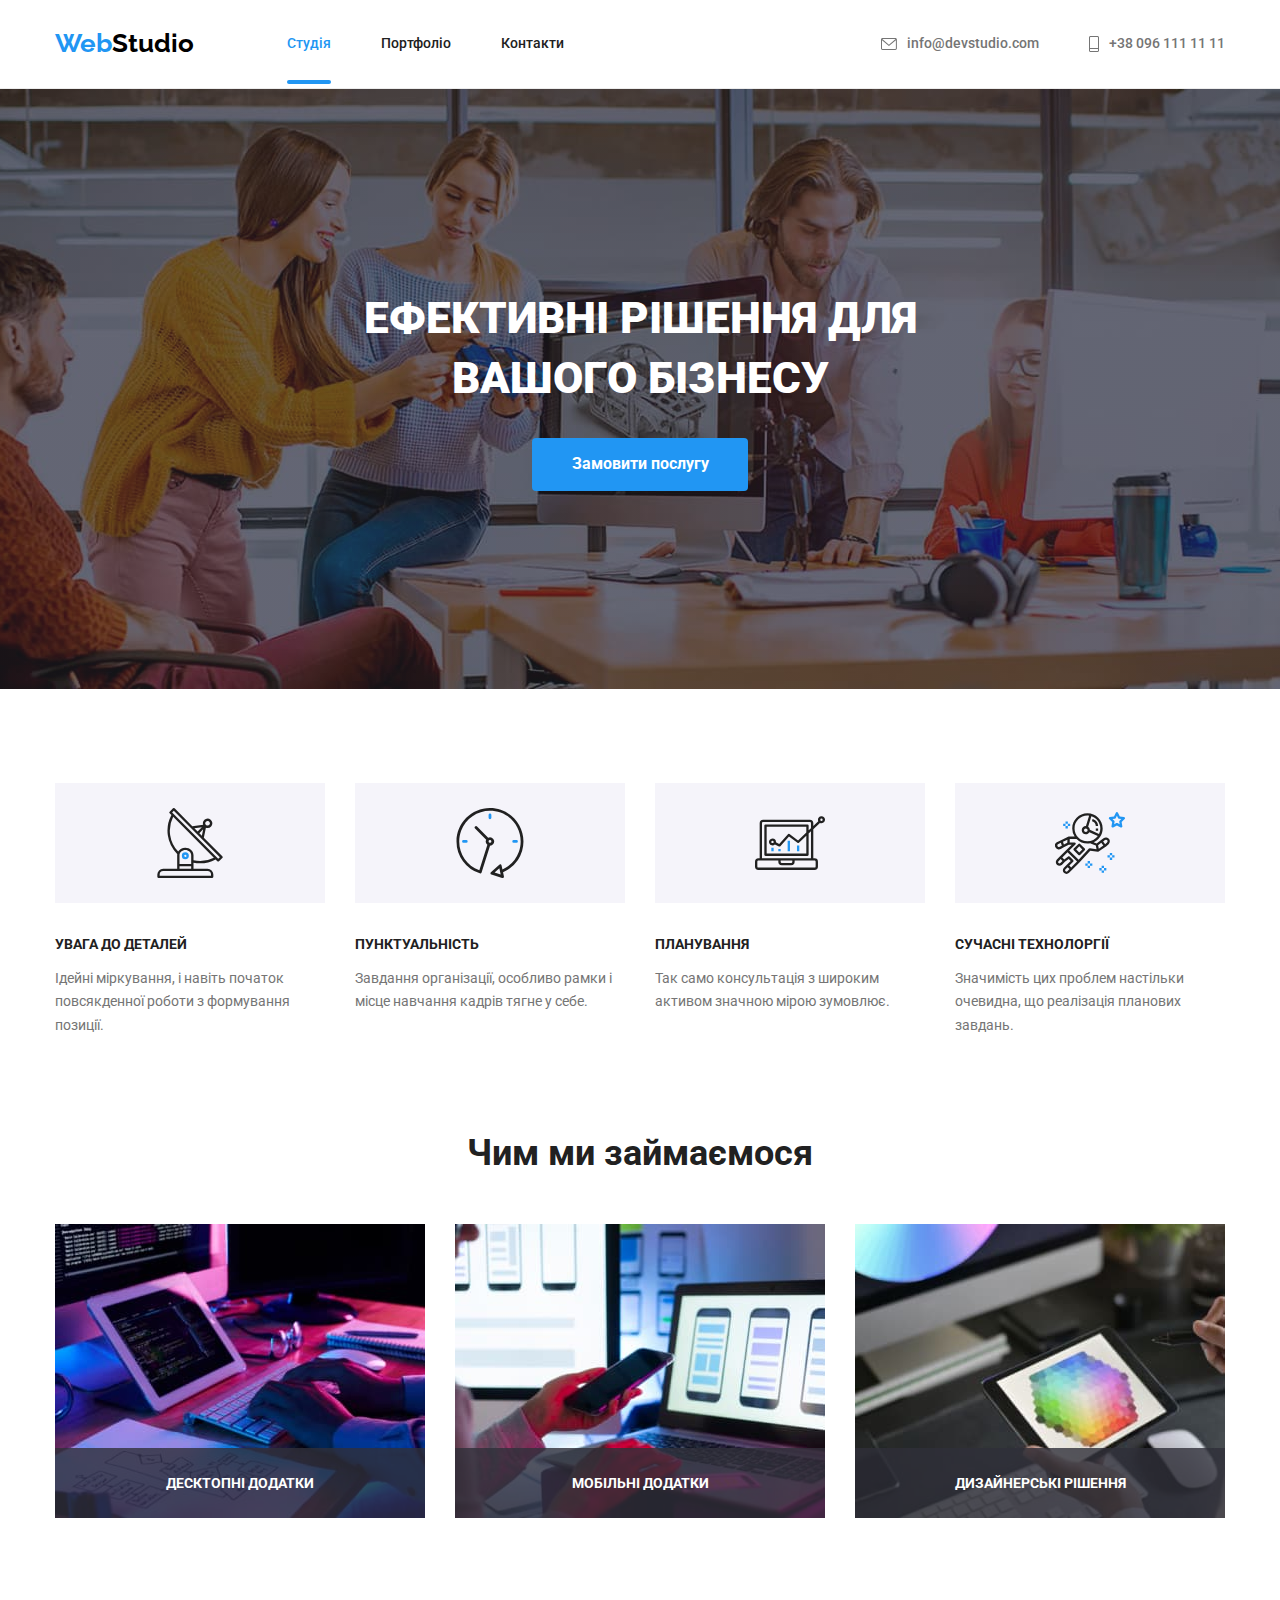
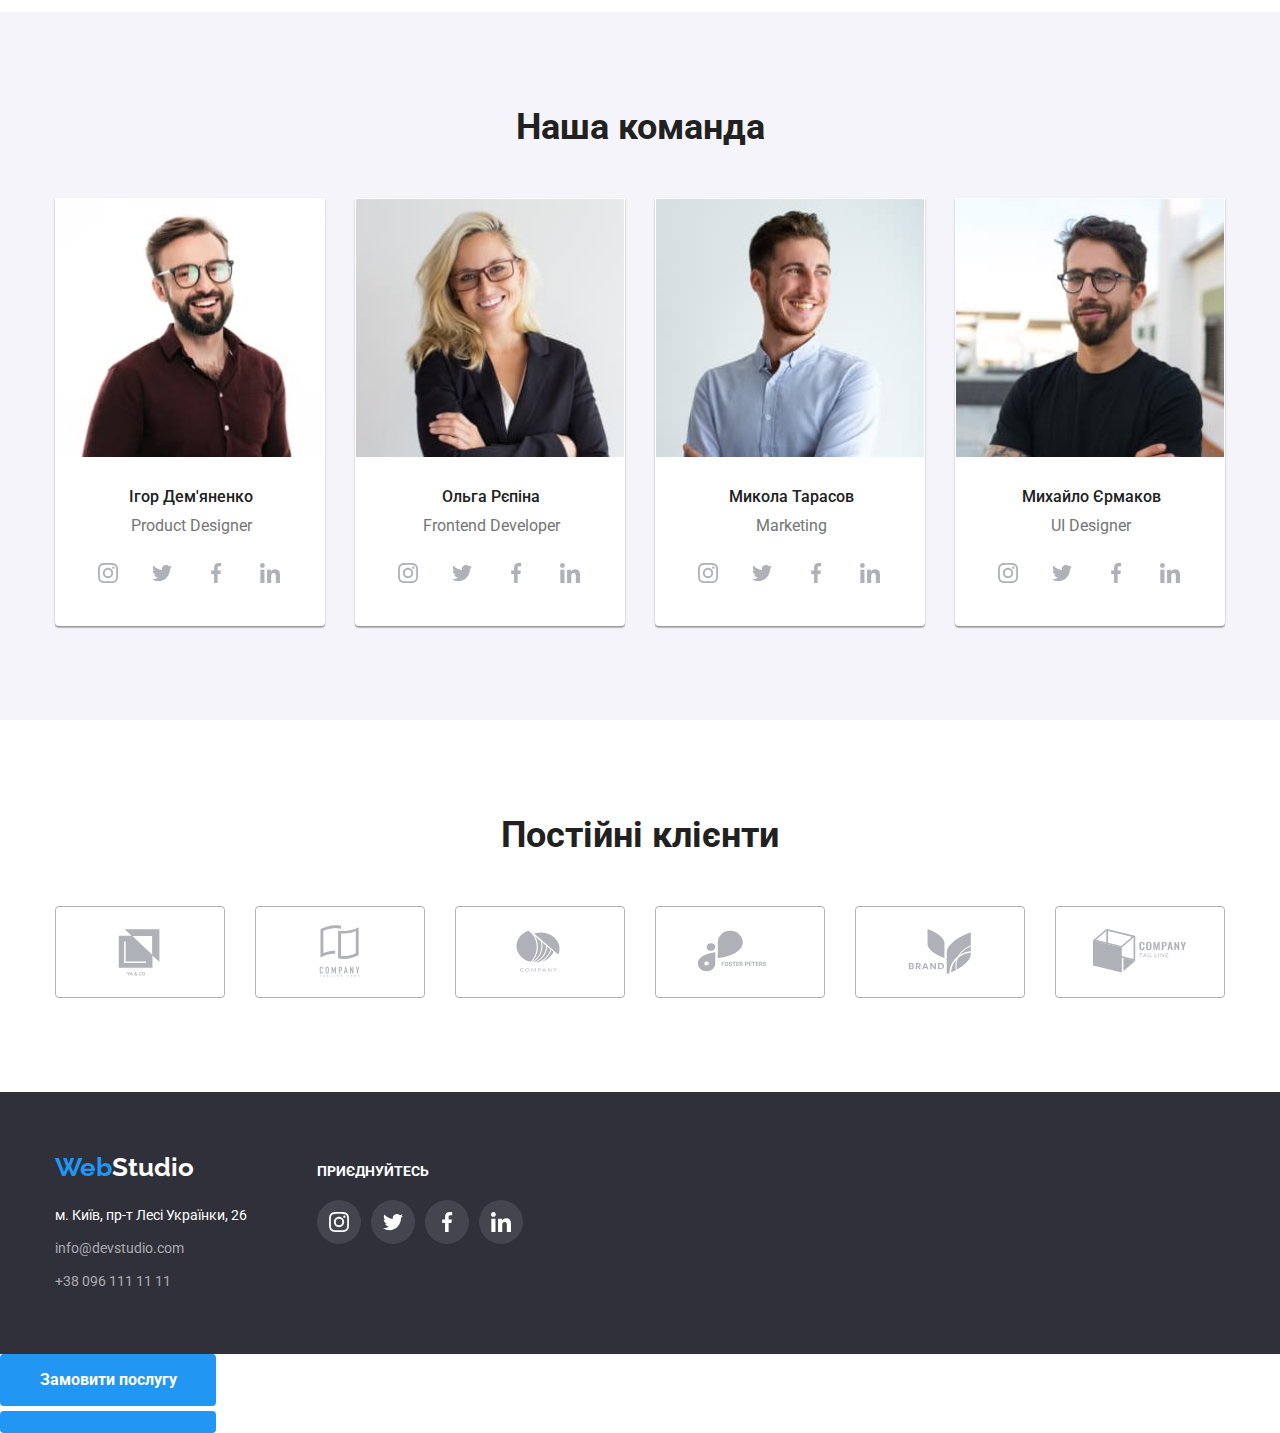
==== commit e4e114e6: "overlay5" ====
--- a/index.html
+++ b/index.html
@@ -466,12 +466,12 @@
       </div>
     </footer>
 
-    <button class="data-modal-open">Замовити послугу</button>
-
-    <div class="backdrop is-hidden data-modal">
+    <button class="button"data-modal-open>Замовити послугу</button>
+
+    <div class="backdrop is-hidden" data-modal>
       <div class="modal">
         <p></p>
-        <button class="data-modal-close"></button>
+        <button class="button"data-modal-close></button>
       </div>
     </div>
     <body>
--- a/css/styles.css
+++ b/css/styles.css
@@ -699,7 +699,7 @@
   color: var(--title-text-color);
   text-decoration: none;
 
-  transition: color 250ms cubic-bezier(0.4, 0, 0.2, 1);
+  transition: box-shadow 250ms cubic-bezier(0.4, 0, 0.2, 1);
 }
 
 .portfolio-link:hover,
@@ -713,10 +713,11 @@
 
 .portfolio-overlay {
   position: relative;
+
   width: 370px;
   height: 294px;
   overflow: hidden;
-  }
+}
 
 .overlay-card {
   position: absolute;
@@ -725,7 +726,7 @@
   left: 0;
   width: 100%;
   height: 100%;
-  background-color: var(--background-color-overlay);
+   background-color: var(--background-color-overlay);
   transform: translateY(100%);
 
   transition: transform 250ms cubic-bezier(0.4, 0, 0.2, 1);
@@ -736,11 +737,15 @@
   font-size: 18px;
   line-height: calc(28 / 18);
   color: var(--primary-background-color);
-  padding: 63px 24px;
+  padding: 63px 24px 63px 24px;
   margin: 0;
 }
 
-.portfolio-overlay:hover .overlay-card:hover {
+.portfolio-overlay:hover .overlay-card {
+  transform: translateY(0);
+}
+
+.portfolio-overlay:focus .overlay-card {
   transform: translateY(0);
 }
 
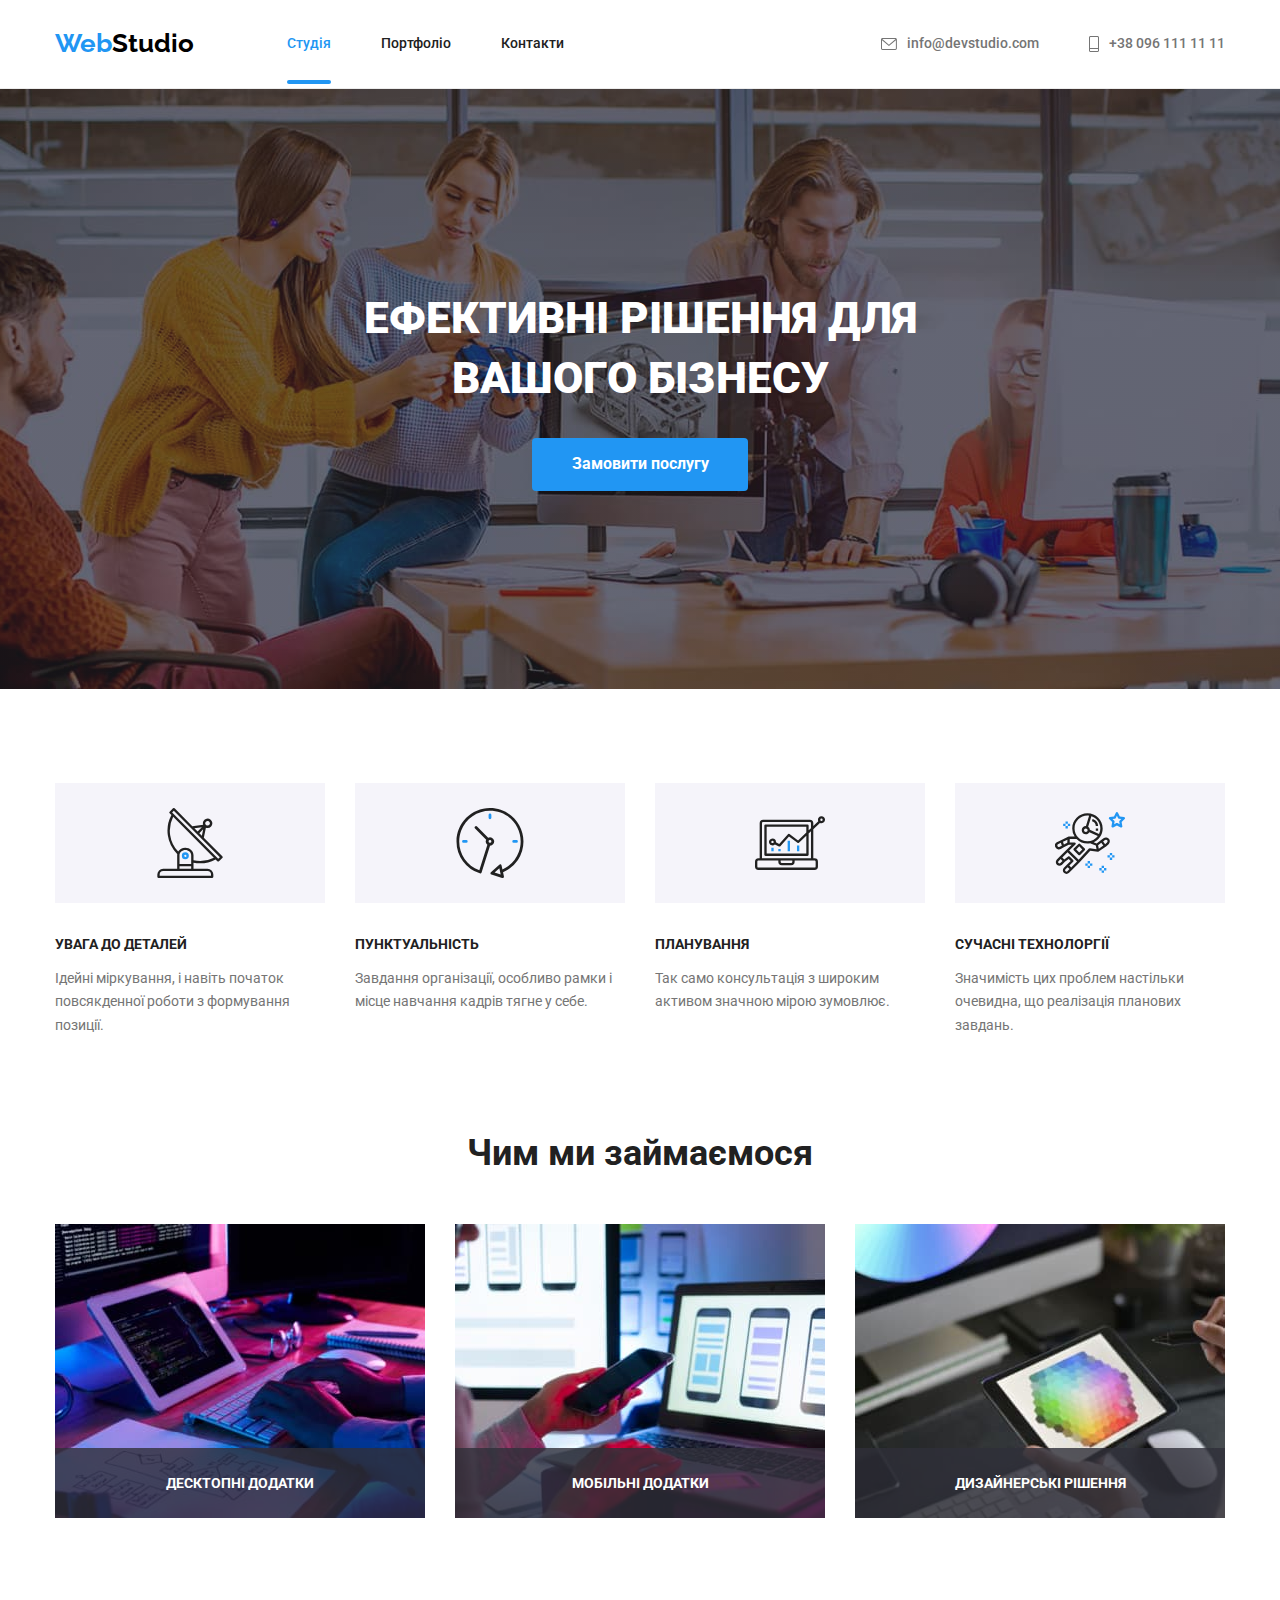
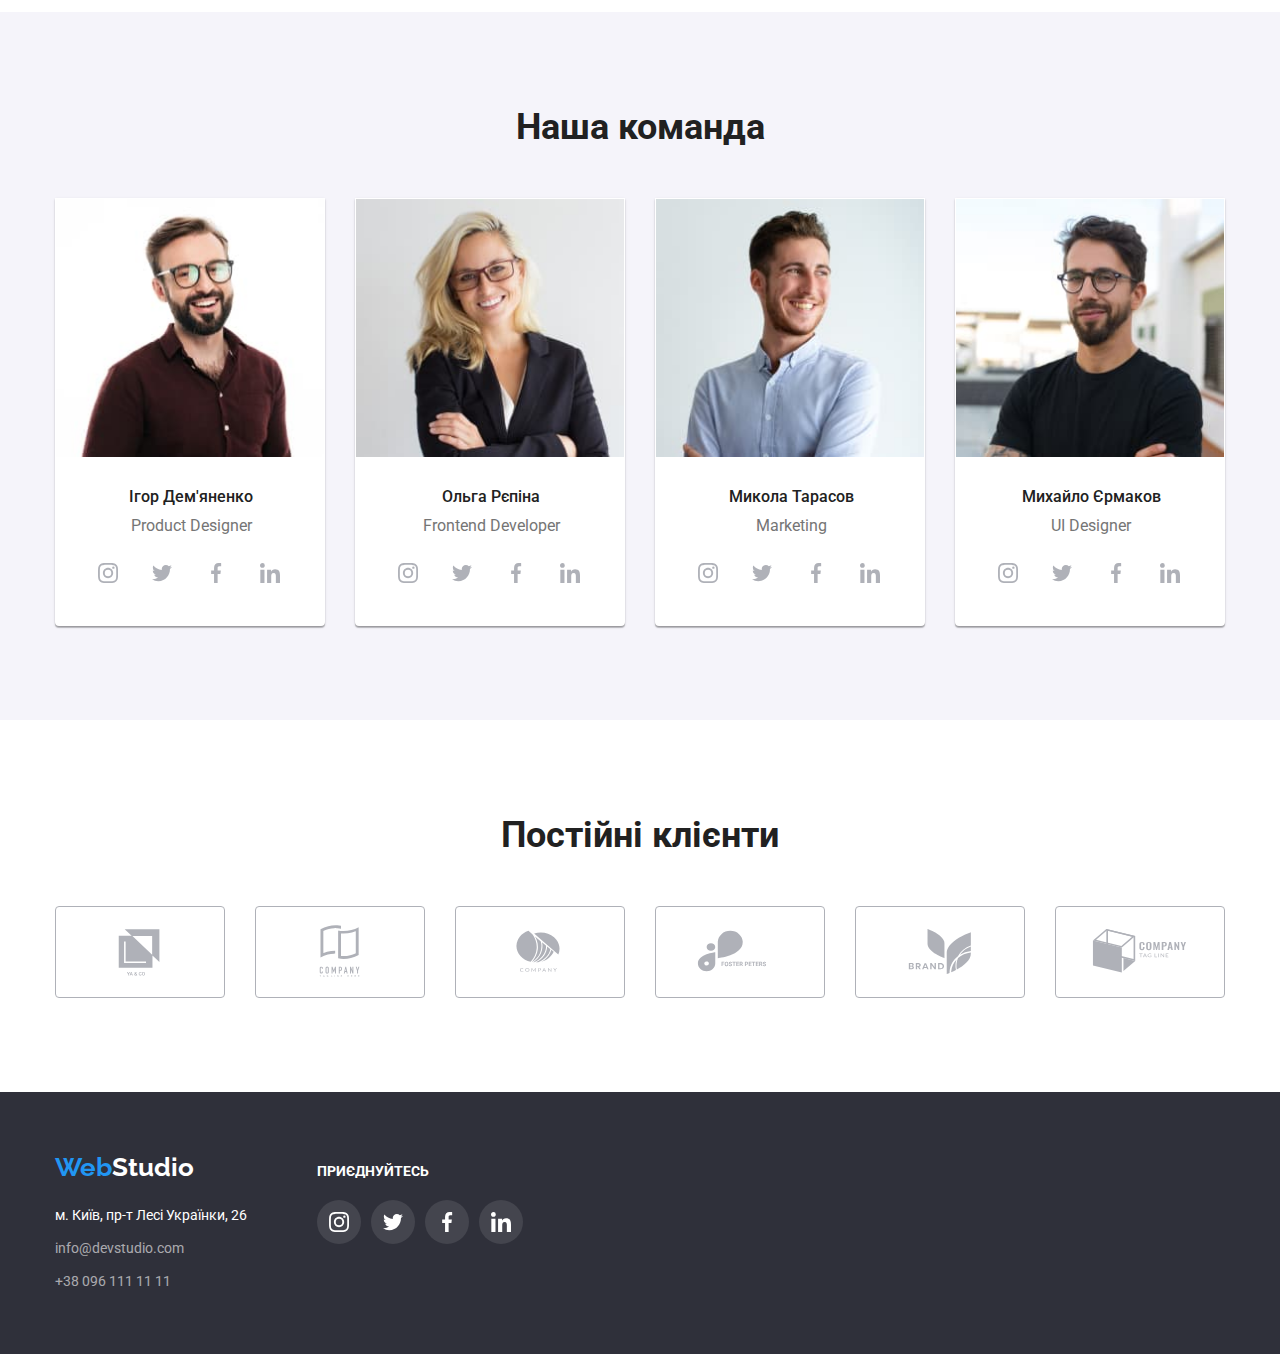
==== commit b76ce784: "modal" ====
--- a/index.html
+++ b/index.html
@@ -58,7 +58,9 @@
       <section class="hero section">
         <div class="container">
           <h1 class="hero-title">Ефективні рішення для вашого бізнесу</h1>
-          <button type="button" class="button">Замовити послугу</button>
+          <button type="button" class="button" data-modal-open>
+            Замовити послугу
+          </button>
         </div>
       </section>
 
@@ -466,12 +468,13 @@
       </div>
     </footer>
 
-    <button class="button"data-modal-open>Замовити послугу</button>
-
     <div class="backdrop is-hidden" data-modal>
       <div class="modal">
-        <p></p>
-        <button class="button"data-modal-close></button>
+        <button type="button" class="close-button" data-modal-close>
+          <svg width="18px" height="18px">
+            <use href="./images/icons.svg#icon-close-black"></use>
+          </svg>
+        </button>
       </div>
     </div>
     <body>
--- a/css/styles.css
+++ b/css/styles.css
@@ -16,6 +16,7 @@
   --net-color: #afb1b8;
   --background-color-overlay: rgba(33, 150, 243, 0.9);
   --background-color-works: rgba(47, 48, 58, 0.8);
+  --background-color-modal: rgba(0, 0, 0, 0.2);
 }
 
 body {
@@ -736,8 +737,9 @@
   font-weight: 400;
   font-size: 18px;
   line-height: calc(28 / 18);
-  color: var(--primary-background-color);
-  padding: 63px 24px 63px 24px;
+  letter-spacing: 0.03em;
+  color: var(--primary-background-color);
+  padding: 63px 24px;
   margin: 0;
 }
 
@@ -768,3 +770,45 @@
   font-size: 16px;
   line-height: 1.89;
 }
+
+/*backdrop*/
+
+.backdrop {
+  position: fixed;
+  top: 0;
+  left: 0;
+  width: 100%;
+  height: 100%;
+  background-color: var(--background-color-modal);
+  opacity: 1;
+  
+  transition: opacity 250ms cubic-bezier(0.4, 0, 0.2, 1);
+}
+
+.is-hidden {
+  opacity: 0;
+  visibility: hidden;
+  pointer-events: none;
+}
+
+.modal {
+  position: absolute;
+   width: 528px;
+  height: 581px;
+     top: 50%;
+  left: 50%;
+  transform: translate(-50%, -50%);
+  background-color: var(--primary-background-color);
+  }
+
+  .backdrop.is-hidden .modal {
+    transform: translate(-50%, -50%);
+
+    .close-button {
+position: absolute;
+top: 8px;
+right: 8px;
+width: 30px;
+height: 30px;
+border-radius: 50%
+  }